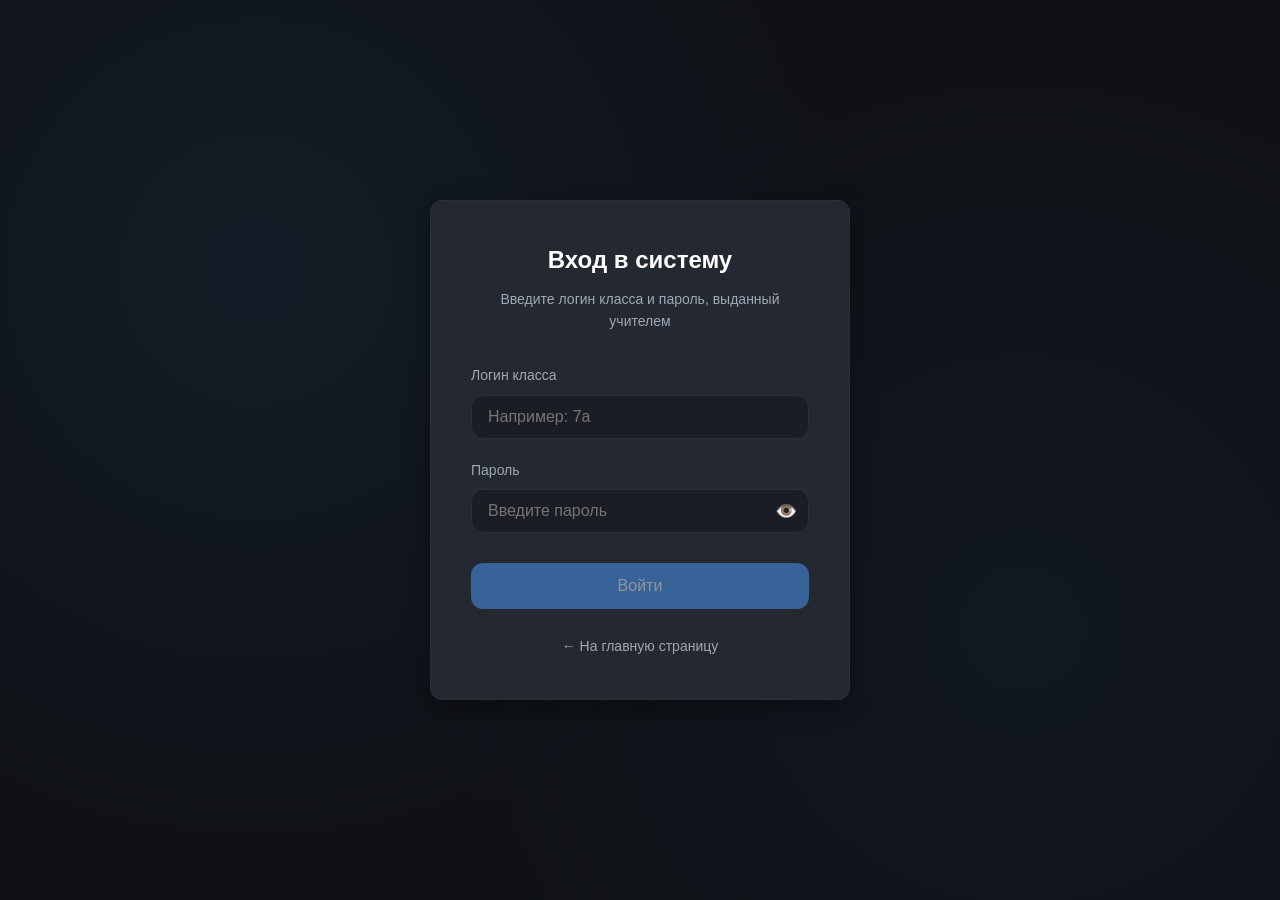
==== class7.html @ ecd78129 "Add files via upload" ====
<!DOCTYPE html>
<html lang="ru">
<head>
    <meta charset="UTF-8">
    <meta name="viewport" content="width=device-width, initial-scale=1.0">
    <title>7 класс - Учебные материалы</title>
    <link rel="stylesheet" href="css/style.css">
</head>
<body class="class-page">
    <div class="container">
        <div class="class-header">
            <div>
                <h1>Учебные материалы <span class="class-badge" id="className">7 класс</span></h1>
            </div>
            <button onclick="logout()" class="logout-btn">Выйти</button>
        </div>

        <!-- Контейнер для спойлеров -->
        <div id="spoilersContainer"></div>
    </div>

    <script src="js/auth.js"></script>
    <script src="js/materials.js"></script>
    <script>
        // Проверяем авторизацию для 7 класса
        const auth = requireAuth('class7.html');
        
        if (auth) {
            document.getElementById('className').textContent = auth.className;
            
            // Загружаем и отображаем материалы
            loadMaterials().then(data => {
                materialsData = data;
                renderSpoilers('spoilersContainer', 'class7');
            });
        }
    </script>
</body>
</html>
---- css/style.css ----
:root {
    --bg-primary: #0f1115;
    --bg-secondary: #1a1d23;
    --bg-card: #242831;
    --accent: #4a9eff;
    --accent-hover: #3a8eef;
    --accent-glow: rgba(74, 158, 255, 0.3);
    --text-primary: #ffffff;
    --text-secondary: #a0a8b5;
    --error: #ff5a5a;
    --success: #4aff8b;
    --border: #2a2f3a;
    --radius: 12px;
    --shadow: 0 8px 24px rgba(0, 0, 0, 0.4);
}

* { margin: 0; padding: 0; box-sizing: border-box; }

body {
    font-family: -apple-system, BlinkMacSystemFont, 'Segoe UI', Roboto, 'Helvetica Neue', sans-serif;
    background: var(--bg-primary);
    color: var(--text-primary);
    line-height: 1.6;
    min-height: 100vh;
    overflow-x: hidden;
}

/* ============================================
   ГЛАВНАЯ СТРАНИЦА
   ============================================ */
.hero {
    min-height: 100vh;
    display: flex;
    flex-direction: column;
    align-items: center;
    justify-content: center;
    padding: 40px 20px;
    position: relative;
    overflow: hidden;
    background: 
        radial-gradient(circle at 20% 30%, rgba(74, 158, 255, 0.15) 0%, transparent 50%),
        radial-gradient(circle at 80% 70%, rgba(74, 158, 255, 0.1) 0%, transparent 50%),
        var(--bg-primary);
}

/* Анимированная сетка на фоне */
.hero::before {
    content: '';
    position: absolute;
    top: 0;
    left: 0;
    right: 0;
    bottom: 0;
    background-image: 
        linear-gradient(rgba(74, 158, 255, 0.05) 1px, transparent 1px),
        linear-gradient(90deg, rgba(74, 158, 255, 0.05) 1px, transparent 1px);
    background-size: 50px 50px;
    animation: gridMove 20s linear infinite;
    z-index: 0;
}

@keyframes gridMove {
    0% { transform: translate(0, 0); }
    100% { transform: translate(50px, 50px); }
}

.hero-content {
    position: relative;
    z-index: 1;
    text-align: center;
    max-width: 800px;
}

.hero-badge {
    display: inline-block;
    background: rgba(74, 158, 255, 0.1);
    border: 1px solid var(--accent);
    color: var(--accent);
    padding: 8px 16px;
    border-radius: 20px;
    font-size: 14px;
    font-weight: 500;
    margin-bottom: 24px;
    letter-spacing: 1px;
}

.hero-title {
    font-size: 56px;
    font-weight: 700;
    margin-bottom: 16px;
    background: linear-gradient(135deg, #ffffff 0%, #4a9eff 100%);
    -webkit-background-clip: text;
    -webkit-text-fill-color: transparent;
    background-clip: text;
    letter-spacing: -1px;
}

.hero-subtitle {
    font-size: 24px;
    color: var(--text-secondary);
    margin-bottom: 12px;
    font-weight: 400;
}

.hero-tagline {
    font-size: 18px;
    color: var(--text-secondary);
    margin-bottom: 48px;
    font-style: italic;
}

.hero-buttons {
    display: flex;
    gap: 16px;
    justify-content: center;
    flex-wrap: wrap;
}

.btn {
    padding: 16px 32px;
    border-radius: var(--radius);
    font-size: 16px;
    font-weight: 500;
    text-decoration: none;
    transition: all 0.3s ease;
    cursor: pointer;
    border: none;
    display: inline-flex;
    align-items: center;
    gap: 8px;
}

.btn-primary {
    background: var(--accent);
    color: white;
    box-shadow: 0 4px 16px var(--accent-glow);
}

.btn-primary:hover {
    background: var(--accent-hover);
    transform: translateY(-2px);
    box-shadow: 0 6px 24px var(--accent-glow);
}

.btn-secondary {
    background: var(--bg-card);
    color: var(--text-primary);
    border: 1px solid var(--border);
}

.btn-secondary:hover {
    border-color: var(--accent);
    background: var(--bg-secondary);
    transform: translateY(-2px);
}

/* ============================================
   СТРАНИЦА ВХОДА
   ============================================ */
.login-page {
    min-height: 100vh;
    display: flex;
    flex-direction: column;
    align-items: center;
    justify-content: center;
    padding: 20px;
    background: 
        radial-gradient(circle at 20% 30%, rgba(74, 158, 255, 0.08) 0%, transparent 50%),
        radial-gradient(circle at 80% 70%, rgba(74, 158, 255, 0.05) 0%, transparent 50%),
        var(--bg-primary);
}

.login-card {
    background: var(--bg-card);
    border: 1px solid var(--border);
    border-radius: var(--radius);
    padding: 40px;
    max-width: 420px;
    width: 100%;
    box-shadow: var(--shadow);
}

.login-title { font-size: 24px; font-weight: 600; margin-bottom: 8px; text-align: center; }
.login-subtitle { color: var(--text-secondary); text-align: center; margin-bottom: 32px; font-size: 14px; }

.input-group { margin-bottom: 20px; }
.input-label { display: block; font-size: 14px; color: var(--text-secondary); margin-bottom: 8px; }

.input-field {
    width: 100%;
    background: var(--bg-secondary);
    border: 1px solid var(--border);
    color: var(--text-primary);
    padding: 12px 16px;
    border-radius: var(--radius);
    font-size: 16px;
    transition: border-color 0.2s ease;
}

.input-field:focus { outline: none; border-color: var(--accent); }

.password-wrapper { position: relative; }
.toggle-password {
    position: absolute;
    right: 12px;
    top: 50%;
    transform: translateY(-50%);
    background: none;
    border: none;
    color: var(--text-secondary);
    cursor: pointer;
    font-size: 18px;
}

.login-btn {
    width: 100%;
    background: var(--accent);
    color: white;
    border: none;
    padding: 14px;
    border-radius: var(--radius);
    font-size: 16px;
    font-weight: 500;
    cursor: pointer;
    transition: all 0.2s ease;
    margin-top: 10px;
}

.login-btn:hover { background: var(--accent-hover); }
.login-btn:disabled { opacity: 0.5; cursor: not-allowed; }

.error-message {
    background: rgba(255, 90, 90, 0.1);
    border: 1px solid var(--error);
    color: var(--error);
    padding: 12px;
    border-radius: var(--radius);
    margin-bottom: 20px;
    font-size: 14px;
    text-align: center;
    display: none;
}

.error-message.show { display: block; }

.login-footer { text-align: center; margin-top: 24px; }
.login-footer a { color: var(--text-secondary); text-decoration: none; font-size: 14px; }
.login-footer a:hover { color: var(--accent); }

/* ============================================
   СТРАНИЦА ПАРАЛЛЕЛИ (СПОЙЛЕРЫ)
   ============================================ */
.class-page {
    min-height: 100vh;
    padding: 40px 20px;
    background: var(--bg-primary);
}

.container {
    max-width: 1000px;
    margin: 0 auto;
}

.class-header {
    display: flex;
    justify-content: space-between;
    align-items: center;
    margin-bottom: 40px;
    padding-bottom: 20px;
    border-bottom: 1px solid var(--border);
}

.class-header h1 {
    font-size: 32px;
    font-weight: 600;
}

.class-badge {
    background: var(--accent);
    color: white;
    padding: 8px 16px;
    border-radius: 20px;
    font-size: 14px;
    font-weight: 500;
    margin-left: 12px;
}

.logout-btn {
    background: var(--bg-card);
    border: 1px solid var(--border);
    color: var(--text-primary);
    padding: 10px 20px;
    border-radius: var(--radius);
    cursor: pointer;
    font-size: 14px;
    transition: all 0.2s ease;
}

.logout-btn:hover {
    border-color: var(--accent);
    background: var(--bg-secondary);
}

/* Спойлеры */
.spoiler {
    background: var(--bg-card);
    border: 1px solid var(--border);
    border-radius: var(--radius);
    margin-bottom: 16px;
    overflow: hidden;
}

.spoiler-header {
    padding: 20px 24px;
    cursor: pointer;
    display: flex;
    justify-content: space-between;
    align-items: center;
    transition: background 0.2s ease;
    user-select: none;
}

.spoiler-header:hover {
    background: var(--bg-secondary);
}

.spoiler-title {
    font-size: 18px;
    font-weight: 500;
    display: flex;
    align-items: center;
    gap: 12px;
}

.spoiler-icon {
    font-size: 20px;
}

.spoiler-arrow {
    transition: transform 0.3s ease;
    color: var(--text-secondary);
}

.spoiler.open .spoiler-arrow {
    transform: rotate(180deg);
}

.spoiler-content {
    max-height: 0;
    overflow: hidden;
    transition: max-height 0.3s ease;
}

.spoiler.open .spoiler-content {
    max-height: 5000px;
}

.spoiler-body {
    padding: 24px;
    border-top: 1px solid var(--border);
}

/* Контент внутри спойлера */
.spoiler-body h3 {
    margin-bottom: 12px;
    font-size: 16px;
    color: var(--text-primary);
}

.spoiler-body p {
    margin-bottom: 16px;
    color: var(--text-secondary);
    line-height: 1.7;
}

.spoiler-body ul {
    margin-bottom: 16px;
    padding-left: 24px;
}

.spoiler-body li {
    margin-bottom: 8px;
    color: var(--text-secondary);
}

.spoiler-body a {
    color: var(--accent);
    text-decoration: none;
    transition: color 0.2s ease;
}

.spoiler-body a:hover {
    color: var(--accent-hover);
    text-decoration: underline;
}

/* Встраиваемый контент (iframe) */
.embed-container {
    position: relative;
    width: 100%;
    padding-bottom: 56.25%;
    height: 0;
    overflow: hidden;
    margin-bottom: 16px;
    border-radius: var(--radius);
    background: var(--bg-secondary);
}

.embed-container iframe {
    position: absolute;
    top: 0;
    left: 0;
    width: 100%;
    height: 100%;
    border: none;
}

/* Адаптивность */
@media (max-width: 768px) {
    .hero-title { font-size: 36px; }
    .hero-subtitle { font-size: 18px; }
    .class-header { flex-direction: column; gap: 16px; align-items: flex-start; }
    .class-header h1 { font-size: 24px; }
}

@media (max-width: 480px) {
    .hero-title { font-size: 28px; }
    .login-card { padding: 28px 20px; }
    .hero-buttons { flex-direction: column; width: 100%; }
    .btn { width: 100%; justify-content: center; }
}
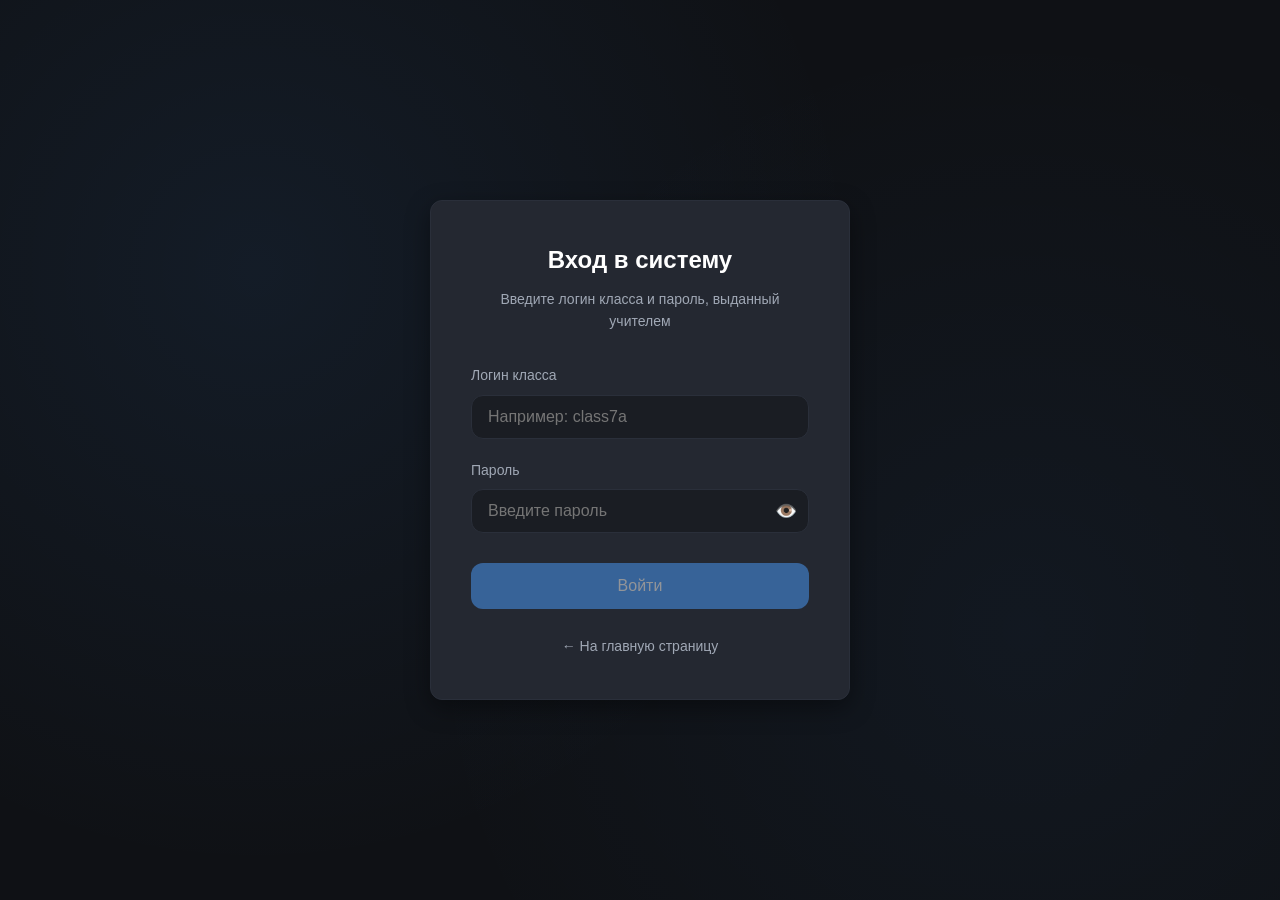
==== commit f095b897: "Update class7.html" ====
--- a/class7.html
+++ b/class7.html
@@ -15,25 +15,21 @@
             <button onclick="logout()" class="logout-btn">Выйти</button>
         </div>
 
-        <!-- Контейнер для спойлеров -->
         <div id="spoilersContainer"></div>
     </div>
 
     <script src="js/auth.js"></script>
     <script src="js/materials.js"></script>
     <script>
-        // Проверяем авторизацию для 7 класса
         const auth = requireAuth('class7.html');
-        
+
         if (auth) {
             document.getElementById('className').textContent = auth.className;
-            
-            // Загружаем и отображаем материалы
-            loadMaterials().then(data => {
-                materialsData = data;
-                renderSpoilers('spoilersContainer', 'class7');
+
+            loadMaterials(auth.materialsFile).then(lessons => {
+                renderSpoilers('spoilersContainer', lessons);
             });
         }
     </script>
 </body>
-</html>+</html>
--- a/css/style.css
+++ b/css/style.css
@@ -155,6 +155,79 @@
 }
 
 /* ============================================
+   ГАЛЕРЕЯ ИЗОБРАЖЕНИЙ
+   ============================================ */
+.images-gallery {
+    display: flex;
+    flex-direction: column;
+    gap: 20px;
+}
+
+.image-item {
+    background: var(--bg-secondary);
+    border-radius: var(--radius);
+    overflow: hidden;
+    border: 1px solid var(--border);
+}
+
+.image-item img {
+    width: 100%;
+    height: auto;
+    display: block;
+    cursor: pointer;
+    transition: transform 0.3s ease;
+}
+
+.image-item img:hover {
+    transform: scale(1.02);
+}
+
+.image-caption {
+    padding: 12px 16px;
+    color: var(--text-secondary);
+    font-size: 14px;
+    text-align: center;
+    margin: 0;
+    background: var(--bg-card);
+    border-top: 1px solid var(--border);
+}
+
+/* Модальное окно для просмотра изображений */
+.image-modal {
+    position: fixed;
+    top: 0;
+    left: 0;
+    right: 0;
+    bottom: 0;
+    background: rgba(0, 0, 0, 0.95);
+    display: flex;
+    align-items: center;
+    justify-content: center;
+    z-index: 10000;
+    cursor: pointer;
+    padding: 20px;
+}
+
+.image-modal img {
+    max-width: 100%;
+    max-height: 90vh;
+    object-fit: contain;
+    border-radius: var(--radius);
+    box-shadow: 0 8px 32px rgba(0, 0, 0, 0.5);
+}
+
+/* ============================================
+   АДАПТИВНОСТЬ ДЛЯ ИЗОБРАЖЕНИЙ
+   ============================================ */
+@media (max-width: 480px) {
+    .image-caption {
+        font-size: 12px;
+        padding: 8px 12px;
+    }
+}
+
+
+/* ============================================
    СТРАНИЦА ВХОДА
    ============================================ */
 .login-page {
